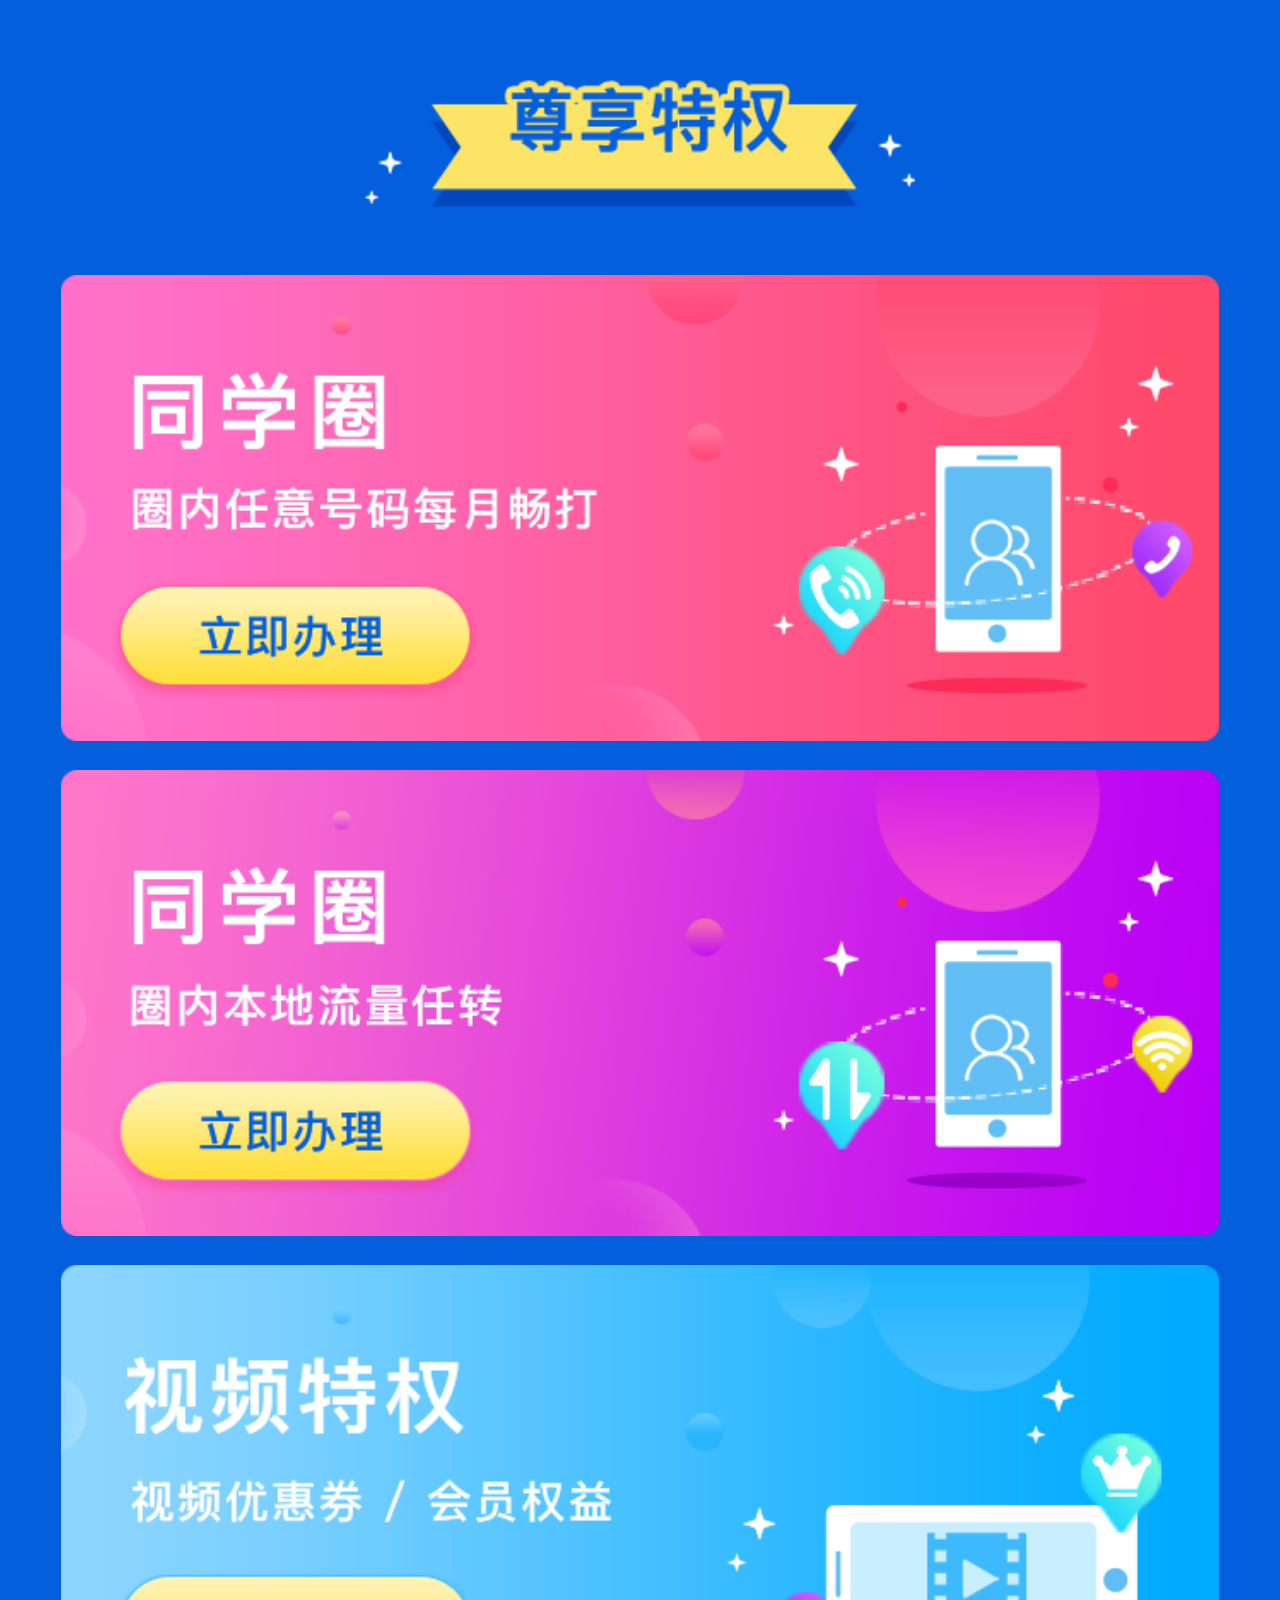
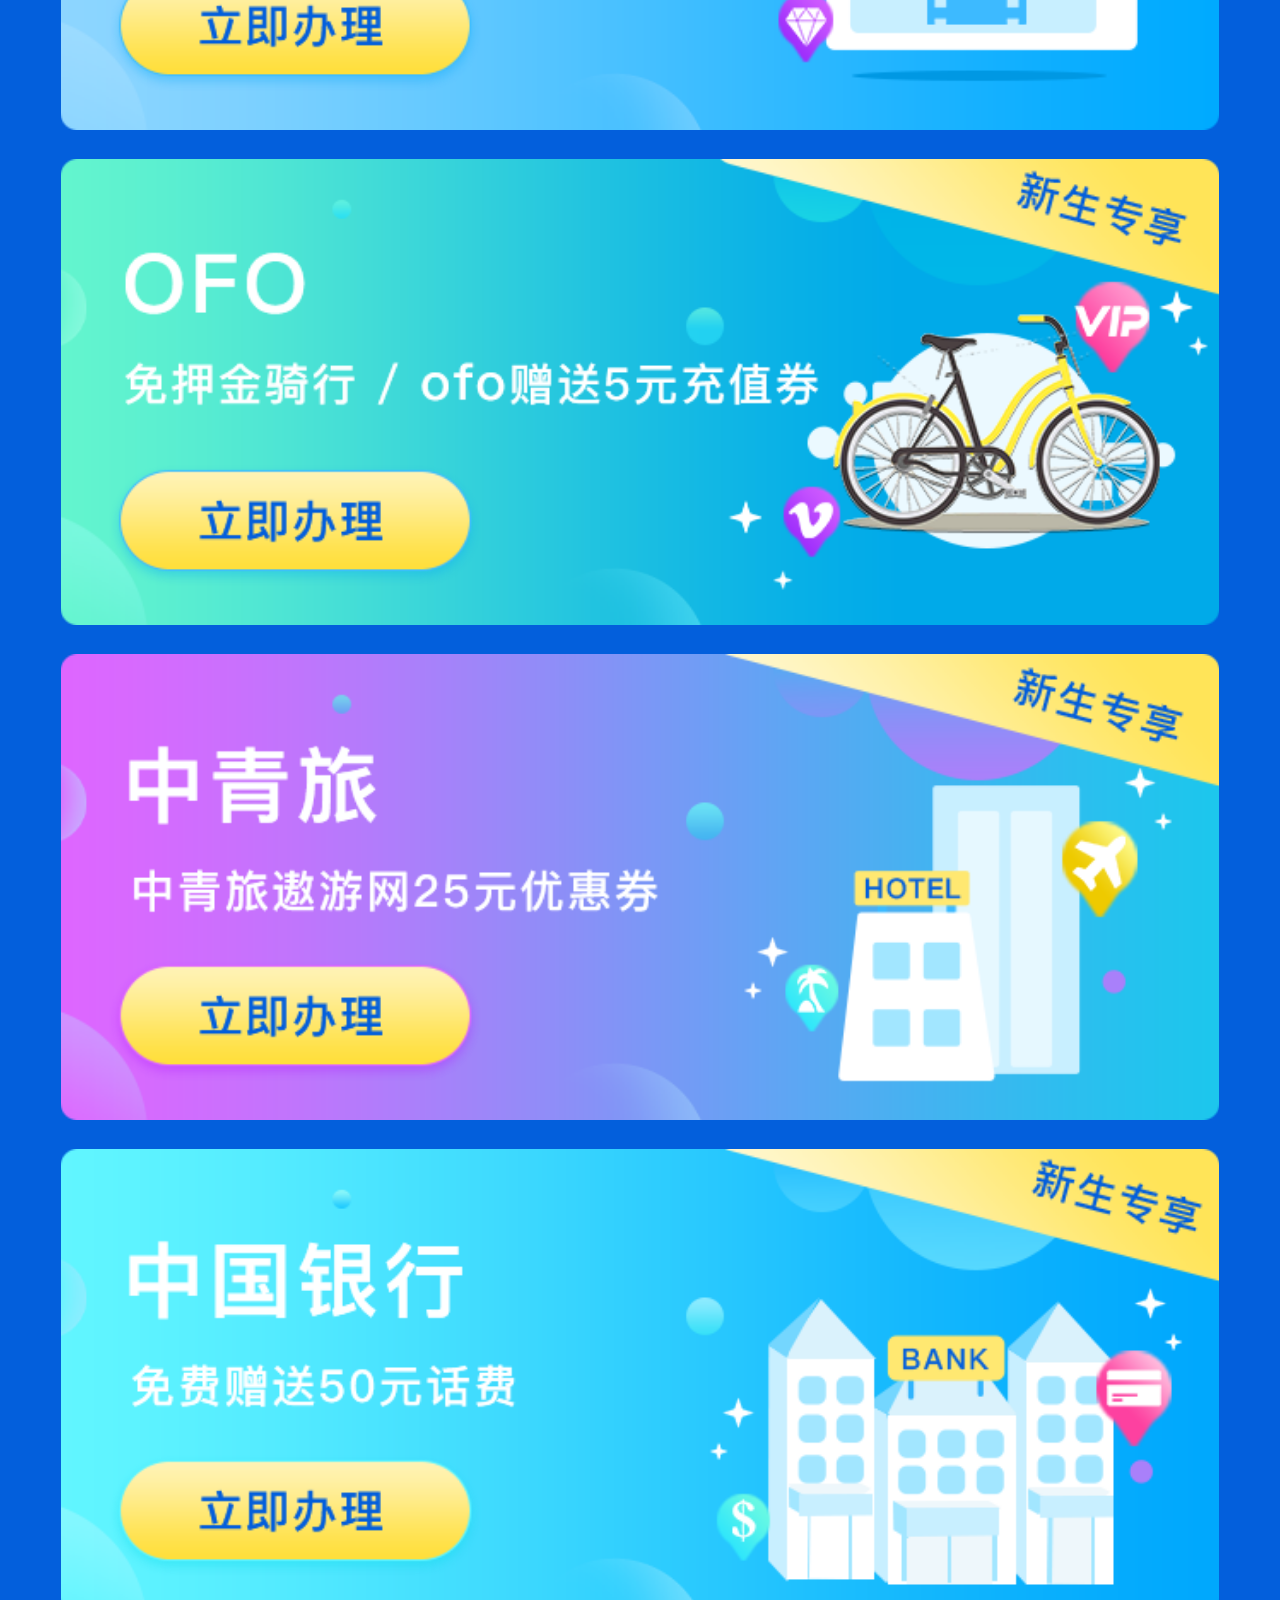
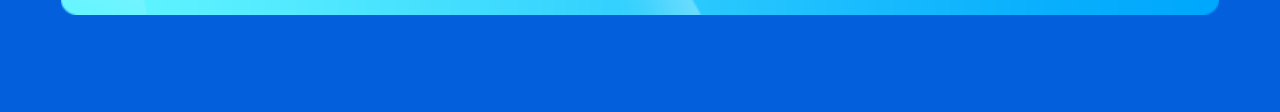
==== index1.html @ 0b7d5c75 "1" ====
<!DOCTYPE html>
<html lang="en">
<head>
    <meta charset="UTF-8">
    <meta name="viewport"
          content="width=device-width, user-scalable=no, initial-scale=1.0, maximum-scale=1.0, minimum-scale=1.0">
    <title>校园专区</title>
    <link rel="stylesheet" href="css/reset.min.css">
    <link rel="stylesheet" href="css/style1.css">
</head>
<body>
<div class="zxTitle"></div>
<div class="main">
    <ul>
        <li>
            <span id="zx1"></span>
        </li>
        <li>
            <span id="zx2"></span>
        </li>
        <li>
            <span id="zx3"></span>
        </li>
        <li>
            <span id="zx4"></span>
        </li>
        <li>
            <span id="zx5"></span>
        </li>
        <li>
            <span id="zx6"></span>
        </li>
    </ul>
</div>
<!--弹窗-->
<!--验证手机号-->
<div id="aa" class="tc tc1">
    <p>资格验证</p>
    <span class="tcClose"></span>
    <div class="content">
        <span></span>
        <input type="text" placeholder="请输入您的手机号">
    </div>
    <div></div>
</div>
<div id="bb" class="tc tc1">
    <p>资格验证</p>
    <span class="tcClose"></span>
    <div class="content">
        <span></span>
        <input type="text" placeholder="请输入您的手机号">
    </div>
    <div></div>
</div>
<div id="cc" class="tc tc1">
    <p>资格验证</p>
    <span class="tcClose"></span>
    <div class="content">
        <span></span>
        <input type="text" placeholder="请输入您的手机号">
    </div>
    <div></div>
</div>
<div id="dd" class="tc tc1">
    <p>资格验证</p>
    <span class="tcClose"></span>
    <div class="content">
        <span></span>
        <input type="text" placeholder="请输入您的手机号">
    </div>
    <div></div>
</div>
<div id="ee" class="tc tc1">
    <p>资格验证</p>
    <span class="tcClose"></span>
    <div class="content">
        <span></span>
        <input type="text" placeholder="请输入您的手机号">
    </div>
    <div></div>
</div>
<!--验证通过弹窗-->
<div id="yi" class="tc tc2">
    <p>同学圈优惠</p>
    <span class="tcClose"></span>
    <div></div>
</div>
<!--验证失败弹窗-->
<div class="tc tc3">
    <p>提示</p>
    <span class="tcClose"></span>
    <div></div>
</div>
<!--成功弹窗-->
<div id="suc1" class="tc cg">
    <p>提示</p>
    <span class="tcClose"></span>
    <div></div>
</div>
<div id="suc2" class="tc cg">
    <p>提示</p>
    <span class="tcClose"></span>
    <div></div>
</div>
<div id="suc3" class="tc cg">
    <p>提示</p>
    <span class="tcClose"></span>
    <div></div>
</div>
<div id="suc4" class="tc cg">
    <p>提示</p>
    <span class="tcClose"></span>
    <div></div>
</div>
<div id="suc5" class="tc cg">
    <p>提示</p>
    <span class="tcClose"></span>
    <div></div>
</div>
<!--中青旅弹窗-->
<div class="tc tc4">
    <p>中青旅</p>
    <span class="tcClose"></span>
    <div></div>
</div>
<!--视频特权弹窗-->
<div class="tc tc5">
    <p>视频特权</p>
    <span class="tcClose"></span>
    <div class="sp con1">
        <span></span>
        <input type="text" placeholder="请输入您的手机号">
    </div>
    <div class="sp con2">
        <input type="text" placeholder="请输入验证码">
        <span id="getCode">获取验证码</span>
    </div>
    <div></div>
</div>
<!--中国银行-->
<div class="tc tc6">
    <p>中国银行</p>
    <span class="tcClose"></span>
    <div class="yhIco">
        <span></span>
        <div>
            <p>活动规则：</p>
            <p>线上购买北京移动爱@U卡、2017和4G校园卡的新生用户，凭线上购卡回执，到指定大学的移动校园厅店中国银行办卡处，办理信用卡并领取礼品。请申办信用卡的学生携带身份证、录取通知书等材料。</p>
            <p>移动校园厅学校列表：</p>
            <ul>
                <li>学校名称</li>
                <li>北京第二外国语学院</li>
                <li>北京工业大学</li>
                <li>北京化工大学</li>
                <li>北京联合大学</li>
                <li>北京中医药大学</li>
                <li>对外经济贸易大学</li>
                <li>中国传媒大学</li>
                <li>北京大学</li>
                <li>北京大学医学部</li>
                <li>北京航空航天大学</li>
                <li>北京交通大学</li>
                <li>北京科技大学</li>
                <li>北京理工大学</li>
                <li>北京林业大学</li>
                <li>北京师范大学</li>
                <li>北京体育大学</li>
                <li>北京舞蹈学院</li>
                <li>北京信息科技大学（清河）</li>
                <li>北京信息科技大学（小营）</li>
                <li>北京邮电大学</li>
                <li>北京语言大学</li>
                <li>清华大学</li>
                <li>首都师范大学</li>
                <li>中国地质大学（北京）</li>
                <li>中国矿业大学（北京）</li>
                <li>中国农业大学（东校区）</li>
                <li>中国农业大学（西校区）</li>
                <li>中国人民大学</li>
                <li>中国政法大学研究生院</li>
                <li>中央民族大学</li>
                <li>北京服装学院（昌平校区）</li>
                <li>北京航空航天大学（昌平校区）</li>
                <li>北京化工大学（南口校区）</li>
                <li>北京邮电大学（昌平校区）</li>
                <li>北京邮电大学沙河校区</li>
                <li>华北电力大学</li>
                <li>中国石油大学</li>
                <li>中国政法大学</li>
                <li>中央财经大学（昌平校区）</li>
                <li>北京建筑工程大学</li>
                <li>北京石油化工学院</li>
                <li>北京石油化工学院康庄校区</li>
                <li>北京印刷学院</li>
                <li>北京印刷学院康庄校区</li>
                <li>中国人民公安大学（大兴校区）</li>
                <li>北京工商大学（房山）</li>
                <li>北京理工大学良乡校区</li>
                <li>北京中医药大学（良乡校区）</li>
                <li>首都师范大学（房山校区）</li>
            </ul>
        </div>
    </div>
    <div></div>
</div>
<!--遮罩-->
<div class="mask" id="mask"></div>
</body>
</html>
<script src="js/jquery-1.10.1.min.js"></script>
<script src="js/index.js"></script>
---- css/style1.css ----
html,body{
    background-color: #035fdc;;
}
.zxTitle{
    margin: 2.25rem auto 2rem;
    width: 16.1rem;
    height: 3.8rem;
    background: url("../images/zunxiangtq.png") center no-repeat;
    background-size: cover;
}
.main ul{
    padding-bottom: 2rem;
}
.main ul li{
    position: relative;
    margin: 0 auto 0.85rem;
    width: 33.9rem;
    height: 13.65rem;
}
.main ul li:nth-child(1){
    background: url("../images/tqPic-1_05.png") center no-repeat;
    background-size: cover;
}
.main ul li:nth-child(2){
    background: url("../images/tqPic-2_05.png") center no-repeat;
    background-size: cover;
}
.main ul li:nth-child(3){
    background: url("../images/tqPic-3_05.png") center no-repeat;
    background-size: cover;
}
.main ul li:nth-child(4){
    background: url("../images/tqPic-4_11.png") center no-repeat;
    background-size: cover;
}
.main ul li:nth-child(5){
    background: url("../images/tqPic-5_05.png") center no-repeat;
    background-size: cover;
}
.main ul li:nth-child(6){
    background: url("../images/tqPic-6_05.png") center no-repeat;
    background-size: cover;
}
.main ul li span{
    position: absolute;
    bottom: 1.1rem;
    left: 1.4rem;
    display: block;
    width: 10.95rem;
    height: 3.6rem;
}
.main ul li:nth-child(1) span{
    background: url("../images/lijibanli.png") center no-repeat;
    background-size: cover;
}
.main ul li:nth-child(2) span{
    background: url("../images/lijibanli2.png") center no-repeat;
    background-size: cover;
}
.main ul li:nth-child(3) span{
    background: url("../images/lijibanli3.png") center no-repeat;
    background-size: cover;
}
.main ul li:nth-child(4) span{
    background: url("../images/lijibanli4.png") center no-repeat;
    background-size: cover;
}
.main ul li:nth-child(5) span{
    background: url("../images/lijibanli5.png") center no-repeat;
    background-size: cover;
}
.main ul li:nth-child(6) span{
    background: url("../images/lijibanli6.png") center no-repeat;
    background-size: cover;
}
.spTitle{
    margin: 4.3rem auto 3.35rem;
    width: 16.1rem;
    height: 3.8rem;
    background: url("../images/shipintq.png") center no-repeat;
    background-size: cover;
}
.tvBox{
    box-sizing: border-box;
    padding: 0 1.8rem;
}
.tvBox ul li{
    float: left;
    margin-bottom: 0.9rem;
    width: 16.4rem;
    height: 7.05rem;
}
.tvBox ul li:nth-child(odd){
    margin-right: 1.1rem;
}
.tvBox ul li:nth-child(1){
    background: url("../images/tv1-1_05.png") center no-repeat;
    background-size: cover;
}
.tvBox ul li:nth-child(2){
    background: url("../images/tv1-2_05.png") center no-repeat;
    background-size: cover;
}
.tvBox ul li:nth-child(3){
    background: url("../images/tv1-3_05.png") center no-repeat;
    background-size: cover;
}
.tvBox ul li:nth-child(4){
    background: url("../images/tv1-4_05.png") center no-repeat;
    background-size: cover;
}
.tvBox ul li:nth-child(5){
    background: url("../images/tv1-5_05.png") center no-repeat;
    background-size: cover;
}
.tvBox ul li:nth-child(6){
    background: url("../images/tv1-6_05.png") center no-repeat;
    background-size: cover;
}
.tvBox ul li:nth-child(7){
    background: url("../images/tv1-7_05.png") center no-repeat;
    background-size: cover;
}
.tvBox ul li:nth-child(8){
    background: url("../images/tv1-8_05.png") center no-repeat;
    background-size: cover;
}
.tvBox ul li:nth-child(9){
    background: url("../images/tv1-9_05.png") center no-repeat;
    background-size: cover;
}
.tvBox ul li:nth-child(10){
    background: url("../images/tv1-10_05.png") center no-repeat;
    background-size: cover;
}
.tvBox ul li:nth-child(1).active{
    background: url("../images/tv2-1_05.png") center no-repeat;
    background-size: cover;
}
.tvBox ul li:nth-child(2).active{
    background: url("../images/tv2-2_07.png") center no-repeat;
    background-size: cover;
}
.tvBox ul li:nth-child(3).active{
    background: url("../images/tv2-3_08.png") center no-repeat;
    background-size: cover;
}
.tvBox ul li:nth-child(4).active{
    background: url("../images/tv2-4_11.png") center no-repeat;
    background-size: cover;
}
.tvBox ul li:nth-child(5).active{
    background: url("../images/tv2-5_08.png") center no-repeat;
    background-size: cover;
}
.tvBox ul li:nth-child(6).active{
    background: url("../images/tv2-6_11.png") center no-repeat;
    background-size: cover;
}
.tvBox ul li:nth-child(7).active{
    background: url("../images/tv2-7_08.png") center no-repeat;
    background-size: cover;
}
.tvBox ul li:nth-child(8).active{
    background: url("../images/tv2-8_11.png") center no-repeat;
    background-size: cover;
}
.tvBox ul li:nth-child(9).active{
    background: url("../images/tv2-9_08.png") center no-repeat;
    background-size: cover;
}
.tvBox ul li:nth-child(10).active{
    background: url("../images/tv2-10_11.png") center no-repeat;
    background-size: cover;
}
.textBox{
    padding: 0.45rem 0 2.8rem 1.8rem;
    font-size: 1.1rem;
    color: #ffffff;
}
.btnBox ul{
    margin: 0 auto 2rem;
    width: 26rem;
}
.btnBox ul li{
    float: left;
    margin-right: 5rem;
    width: 10.45rem;
    height: 3.35rem;
}
.btnBox ul li:nth-child(1){
    background: url("../images/guizeBtn.png") center no-repeat;
    background-size: cover;
}
.btnBox ul li:nth-child(2){
    margin-right: 0;
    background: url("../images/chaxunBtn.png") center no-repeat;
    background-size: cover;
}
/*弹窗*/
.tc{
    position: fixed;
    top: 15%;
    left: 0;
    right: 0;
    margin: auto;
    z-index: 999;
}
.tc1{
    display: none;
    width: 26.8rem;
    height: 23.2rem;
    background: url("../images/tcBox1_05.png") center no-repeat;
    background-size: cover;
}
.tc p:first-child{
    font-size: 1.5rem;
    text-align: center;
    line-height: 4.5rem;
    color: #ffffff;
}
.tc .tcClose{
    position: absolute;
    top: 1rem;
    right: 1.1rem;
    display: block;
    width: 1.15rem;
    height: 1.15rem;
    background: url("../images/tcClose.png") center no-repeat;
    background-size: cover;
}
.tc1 .content{
    position: relative;
    box-sizing: border-box;
    margin: 6rem auto 0;
    padding-left: 3.4rem;
    width: 18.3rem;
    border-bottom: 2px dashed #333333;
}
.tc1 .content span{
    position: absolute;
    left: 0;
    top: 0;
    bottom: 0;
    margin: auto;
    width: 1.7rem;
    height: 2.6rem;
    background: url("../images/tcPhoneIco.png") center no-repeat;
    background-size: cover;
}
.tc1 .content input{
    line-height: 3.5rem;
    font-size: 1.3rem;
}
.tc1 div:last-child{
    position: absolute;
    bottom: 1.75rem;
    left: 0;
    right: 0;
    margin: auto;
    width: 15.5rem;
    height: 3.8rem;
    background: url("../images/tcLijiyanzhengBtn.png") center no-repeat;
    background-size: cover;
}
.tc2{
    display: none;
    width: 26.8rem;
    height: 39.05rem;
    background: url("../images/tcBox2.png") center no-repeat;
    background-size: cover;
}
.tc>div:last-child{
    position: absolute;
    left: 0;
    right: 0;
    bottom: 2.1rem;
    margin: auto;
    width: 15.5rem;
    height: 3.8rem;
    background: url("../images/tcEntBtn.png") center no-repeat;
    background-size: cover;
}
.tc3{
    display: none;
    width: 26.8rem;
    height: 28.65rem;
    background: url("../images/tcBox3_05.png") center no-repeat;
    background-size: cover;
}
.tc4{
    display: none;
    width: 26.8rem;
    height: 38.4rem;
    background: url("../images/tcBox4_05.png") center no-repeat;
    background-size: cover;
}
.tc5{
    display: none;
    width: 26.8rem;
    height: 29.45rem;
    background: url("../images/tcBox5_05.png") center no-repeat;
    background-size: cover;
}
.tc5 div:last-child{
    width: 15.5rem;
    height: 3.8rem;
    background: url("../images/tcLijiyanzhengBtn.png") center no-repeat;
    background-size: cover;
}
.tc5 .sp{
    position: relative;
    box-sizing: border-box;
    margin: 4rem auto 0;
    padding-left: 2.1rem;
    width: 18.3rem;
    border-bottom: 2px dashed #333333;
}
.tc5 .sp.con2{
    position: relative;
    margin-top: 0;
}
.tc5 .sp.con1 span{
    position: absolute;
    left: 0;
    top: 0;
    bottom: 0;
    margin: auto;
    width: 1.7rem;
    height: 2.6rem;
    background: url("../images/tcPhoneIco.png") center no-repeat;
    background-size: cover;
}
.tc5 .sp.con2 span{
    position: absolute;
    right: 0;
    top:0;
    bottom: 0;
    margin: auto;
    width: 6.9rem;
    height: 2.5rem;
    font-size: 1.2rem;
    text-align: center;
    line-height: 2.5rem;
    border-radius: 0.5rem;
    color: #ffffff;
    background-color: #2294ff;
}
.tc5 .sp.con2 span.active{
    color: #999;
    background-color: #ccc;
}
.tc5 .sp input{
    line-height: 3.5rem;
    font-size: 1.3rem;
}
.tc.tc6{
    display: none;
    width: 26.8rem;
    height: 40rem;
    border-radius: 1rem;
    background-color: #79dbff;
}
.tc.tc6>p{
    position: absolute;
    top:0;
    left: 0;
    width: 26.8rem;
    height: 4.75rem;
    background: url("../images/zgyhtitleBg_02.png") center no-repeat;
    background-size: cover;
}
.yhIco{
    height: 33rem;
    overflow: scroll;
}
.tc.tc6 .yhIco span{
    margin: 4.75rem auto 0;
    display: block;
    width: 24rem;
    height: 18.95rem;
    background: url("../images/yinhangCon_02.png") center no-repeat;
    background-size: cover;
}
.tc.tc6 .yhIco div{
    margin: 2rem auto 0;
    width: 23rem;
    background-color: #00bbff;
}
.tc.tc6 .yhIco div p,.tc.tc6 .yhIco div ul li{
    font-size: 1.1rem;
    text-align: justify;
    color: #ffffff;
    line-height: 1.5rem;
}
.tc.tc6 .yhIco div{
    box-sizing: border-box;
    padding: 1rem 1rem;
}
.tc.tc6 .yhIco div ul li:first-child{
    margin-bottom: 0.5rem;
    text-align: center;
}
.tc.cg{
    display: none;
    width: 26.8rem;
    height: 28.65rem;
    background: url("../images/tcBoxCg_05.png") center no-repeat;
    background-size: cover;
}
.hdgzBox{
    display: none;
    padding: 0 2rem 3rem;
    font-size: 1.1rem;
    line-height: 2rem;
    text-align: justify;
    color: #ffffff;
}
.hdgzBox div{
    padding: 0.5rem 1rem 1rem;
    background-color: #0048aa;
}
.hdgzBox div p span{
    font-size: 1.2rem;
    font-weight: bold;
}
/*遮罩层*/
.mask{
    position: absolute;
    top: 0px;
    filter: alpha(opacity=60);
    background-color: #000;
    z-index: 100;
    left: 0px;
    opacity: 0.6;
    -moz-opacity: 0.6;
}
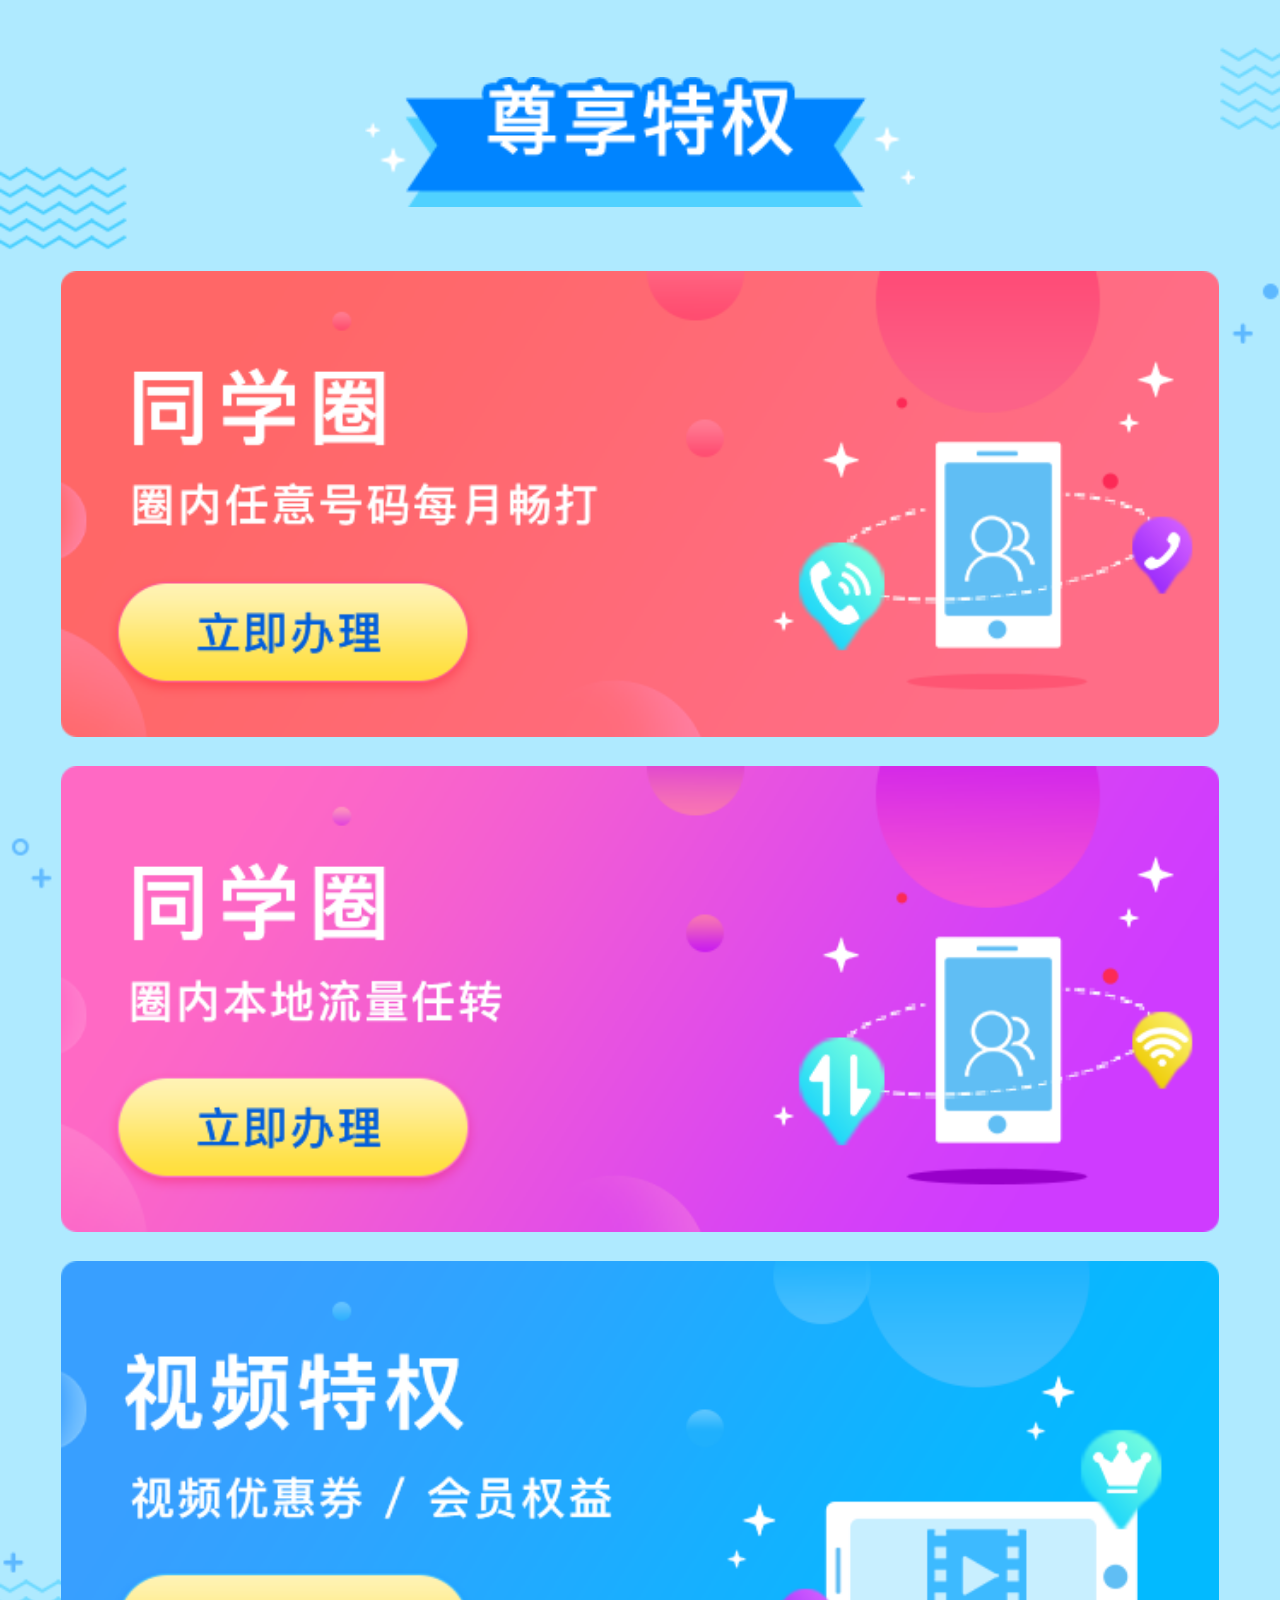
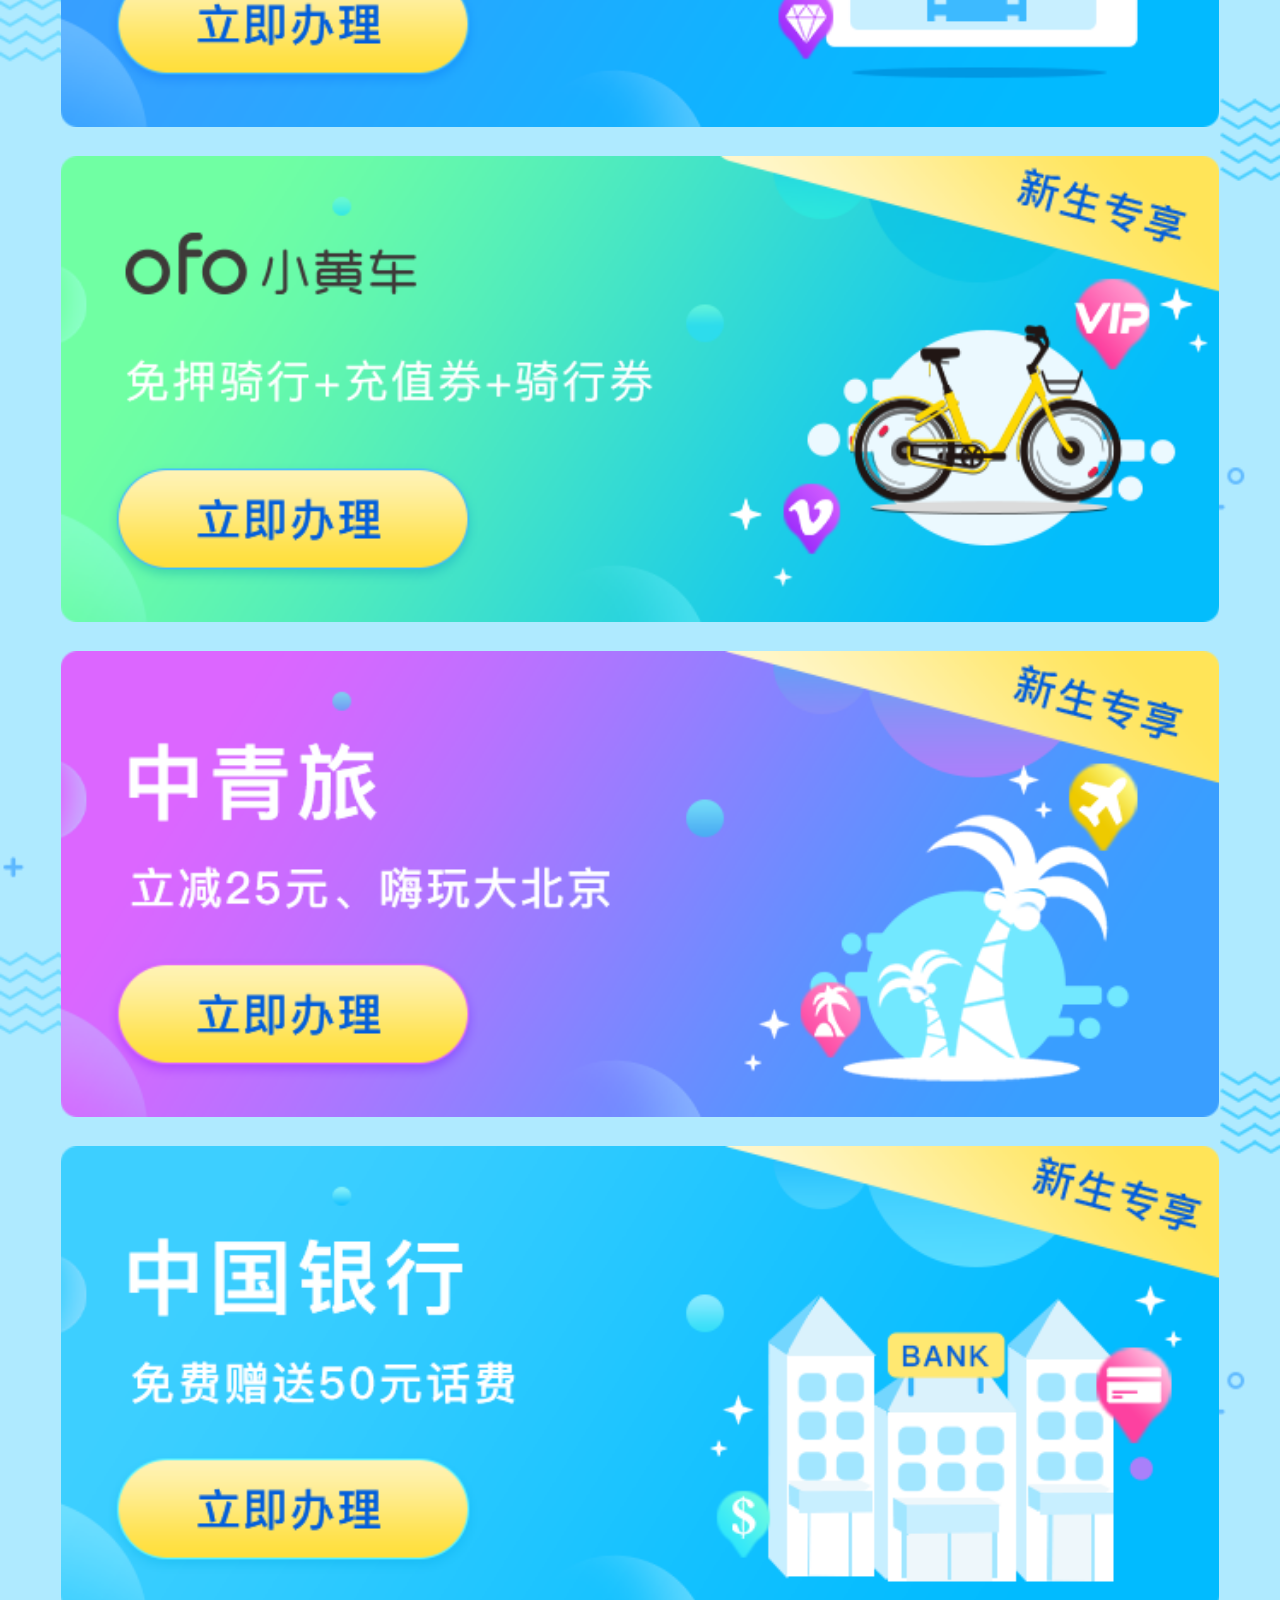
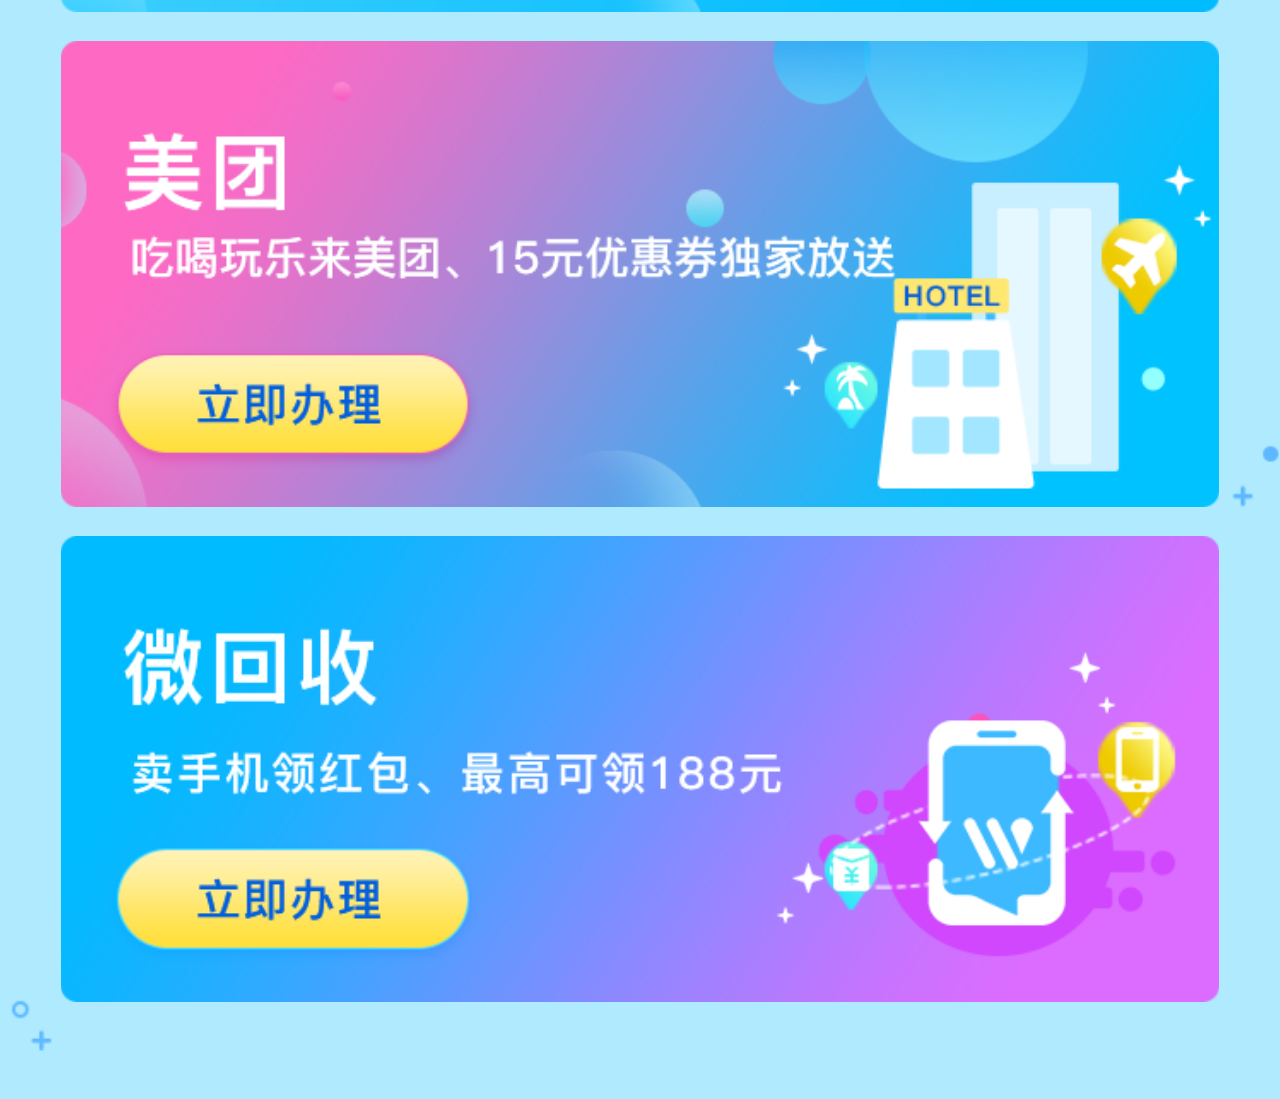
==== commit c6818d19: "1" ====
--- a/index1.html
+++ b/index1.html
@@ -9,27 +9,19 @@
     <link rel="stylesheet" href="css/style1.css">
 </head>
 <body>
-<div class="zxTitle"></div>
+<div class="zxTitleBg">
+    <div class="zxTitle"></div>
+</div>
 <div class="main">
     <ul>
-        <li>
-            <span id="zx1"></span>
-        </li>
-        <li>
-            <span id="zx2"></span>
-        </li>
-        <li>
-            <span id="zx3"></span>
-        </li>
-        <li>
-            <span id="zx4"></span>
-        </li>
-        <li>
-            <span id="zx5"></span>
-        </li>
-        <li>
-            <span id="zx6"></span>
-        </li>
+        <li id="zx1"></li>
+        <li id="zx2"></li>
+        <li id="zx3"></li>
+        <li id="zx4"></li>
+        <li id="zx5"></li>
+        <li id="zx6"></li>
+        <li id="zx7"></li>
+        <li id="zx8"></li>
     </ul>
 </div>
 <!--弹窗-->
@@ -79,6 +71,24 @@
     </div>
     <div></div>
 </div>
+<div id="ff" class="tc tc1">
+    <p>资格验证</p>
+    <span class="tcClose"></span>
+    <div class="content">
+        <span></span>
+        <input type="text" placeholder="请输入您的手机号">
+    </div>
+    <div></div>
+</div>
+<div id="gg" class="tc tc1">
+    <p>资格验证</p>
+    <span class="tcClose"></span>
+    <div class="content">
+        <span></span>
+        <input type="text" placeholder="请输入您的手机号">
+    </div>
+    <div></div>
+</div>
 <!--验证通过弹窗-->
 <div id="yi" class="tc tc2">
     <p>同学圈优惠</p>
@@ -117,10 +127,32 @@
     <span class="tcClose"></span>
     <div></div>
 </div>
+<div id="suc6" class="tc cg">
+    <p>提示</p>
+    <span class="tcClose"></span>
+    <div></div>
+</div>
+<div id="suc7" class="tc cg">
+    <p>提示</p>
+    <span class="tcClose"></span>
+    <div></div>
+</div>
 <!--中青旅弹窗-->
 <div class="tc tc4">
     <p>中青旅</p>
     <span class="tcClose"></span>
+    <div>
+        <img src="images/zhongqinglverweima.png" alt="">
+    </div>
+    <div></div>
+</div>
+<!--OFO弹窗-->
+<div class="tc tcOfo">
+    <p>OFO</p>
+    <span class="tcClose"></span>
+    <div>
+        <img src="images/OFOerweima.png" alt="">
+    </div>
     <div></div>
 </div>
 <!--视频特权弹窗-->
@@ -203,6 +235,43 @@
     </div>
     <div></div>
 </div>
+<!--美团弹窗-->
+<div class="tc tc7">
+    <p>美团</p>
+    <span class="tcClose"></span>
+    <div>
+        <img src="images/meituanerweima.png" alt="">
+    </div>
+    <div></div>
+</div>
+<!--微回收-->
+<div class="tc tc8">
+    <p>微回收</p>
+    <span class="tcClose"></span>
+    <div>
+        <img src="images/weihuishouerweima.png" alt="">
+    </div>
+    <div>
+        <span>操作流程</span>
+        <p>A）扫描活动二维码（详见附件内）</p>
+        <p>B）在线估价并下单</p>
+        <p>C）快递员上门取件、免费邮寄</p>
+        <p>D）检测完成后打手机回收款至微信账户</p>
+        <p>E）打款后3个工作日内发放现金红包至微信账户</p>
+        <span>活动规则</span>
+        <p>·  即日起-10月31日活动期间，在微回收平台下单且成功卖手机就可获得5-188元现金红包。</p>
+        <p>·  最终成交价10-29元，可获得5元；</p>
+        <p>·  最终成交价30-99元，可获得15元；</p>
+        <p>·  最终成交价100-499元，可获得25元；</p>
+        <p>·  最终成交价500-999元，可获得50元；</p>
+        <p>·  最终成交价1000-1999元，可获得80元；</p>
+        <p>·  最终成交价2000元及以上，可获得188元；</p>
+        <p>·  “红包”将于成功卖出后3个工作日内发放至用户的微信账户。</p>
+        <p>·  “成功卖出”是指您提交回收订单、邮寄手机、完成机况确认并收到回收款。</p>
+        <p>·  “最终成交价”特指单笔订单成交价，不累计。</p>
+    </div>
+    <div></div>
+</div>
 <!--遮罩-->
 <div class="mask" id="mask"></div>
 </body>
--- a/css/style1.css
+++ b/css/style1.css
@@ -1,11 +1,24 @@
 html,body{
-    background-color: #035fdc;;
+    background-color: #afeaff;
+}
+.zxTitleBg{
+    box-sizing: border-box;
+    padding-top: 2.25rem;
+    width: 37.5rem;
+    height: 7.95rem;
+    background: url("../images/zunxiangTitleBg_01.png") center no-repeat;
+    background-size: cover;
 }
 .zxTitle{
-    margin: 2.25rem auto 2rem;
+    margin: 0 auto 2rem;
     width: 16.1rem;
     height: 3.8rem;
     background: url("../images/zunxiangtq.png") center no-repeat;
+    background-size: cover;
+}
+.main{
+    width: 37.5rem;
+    background: url("../images/mainBg_02.png") center no-repeat;
     background-size: cover;
 }
 .main ul{
@@ -41,6 +54,14 @@
     background: url("../images/tqPic-6_05.png") center no-repeat;
     background-size: cover;
 }
+.main ul li:nth-child(7){
+    background: url("../images/tqPic-7_04.png") center no-repeat;
+    background-size: cover;
+}
+.main ul li:nth-child(8){
+    background: url("../images/tqPic-8_04.png") center no-repeat;
+    background-size: cover;
+}
 .main ul li span{
     position: absolute;
     bottom: 1.1rem;
@@ -71,6 +92,14 @@
 }
 .main ul li:nth-child(6) span{
     background: url("../images/lijibanli6.png") center no-repeat;
+    background-size: cover;
+}
+.main ul li:nth-child(7) span{
+    background: url("../images/lijibanli7.png") center no-repeat;
+    background-size: cover;
+}
+.main ul li:nth-child(8) span{
+    background: url("../images/lijibanli8.png") center no-repeat;
     background-size: cover;
 }
 .spTitle{
@@ -294,6 +323,39 @@
     height: 38.4rem;
     background: url("../images/tcBox4_05.png") center no-repeat;
     background-size: cover;
+}
+.tc4 div:nth-child(3){
+    position: absolute;
+    left: 0;
+    right: 0;
+    bottom: 6.5rem;
+    margin: auto;
+    width: 11.7rem;
+    height: 11.7rem;
+}
+.tc4 div:nth-child(3) img,.tcOfo div:nth-child(3) img{
+    width: 100%;
+    height: 100%;
+}
+.tcOfo{
+    display: none;
+    top: 10%;
+    width: 26.8rem;
+    height: 48.3rem;
+    background: url("../images/tcBox4-OFO_05.png") center no-repeat;
+    background-size: cover;
+}
+.tcOfo div:nth-child(3){
+    position: absolute;
+    left: 0;
+    right: 0;
+    bottom: 6.5rem;
+    margin: auto;
+    width: 11.4rem;
+    height: 11.45rem;
+}
+.tcOfo div:last-child{
+    bottom: 1.5rem;
 }
 .tc5{
     display: none;
@@ -408,6 +470,68 @@
     background: url("../images/tcBoxCg_05.png") center no-repeat;
     background-size: cover;
 }
+.tc.tc7{
+    display: none;
+    width: 26.8rem;
+    height: 38.4rem;
+    background: url("../images/tcBox-meituan_05.png") center no-repeat;
+    background-size: cover;
+}
+.tc.tc7 div:nth-child(3){
+    position: absolute;
+    left: 0;
+    right: 0;
+    bottom: 5.5rem;
+    margin: auto;
+    width: 11.7rem;
+    height: 11.7rem;
+}
+.tc.tc7 div:nth-child(3) img{
+    width: 100%;
+    height: 100%;
+}
+.tc.tc7 div:nth-child(4){
+    bottom: 1rem;
+}
+.tc.tc8{
+    display: none;
+    top: 10%;
+    width: 26.8rem;
+    height: 51.7rem;
+    background: url("../images/tcBox-weihuishou_05.png") center no-repeat;
+    background-size: cover;
+}
+.tc.tc8 div:nth-child(3){
+    margin: 15rem auto 1.4rem;
+    width: 11.7rem;
+    height: 11.7rem;
+}
+.tc.tc8 div:nth-child(3) img{
+    width: 100%;
+    height: 100%;
+}
+.tc.tc8 div:nth-child(4){
+    box-sizing: border-box;
+    margin: 0 auto;
+    padding: 0.5rem 1rem;
+    overflow: scroll;
+    width: 24rem;
+    height: 17.1rem;
+    text-align: center;
+    color: #ffffff;
+    background-color: #2eadff;
+}
+.tc.tc8 div:nth-child(4) span{
+    font-size: 1.2rem;
+    line-height: 2rem;
+}
+.tc.tc8 div:nth-child(4) p{
+    font-size: 1rem;
+    text-align: justify;
+}
+.tc.tc8 div:last-child{
+    display: none;
+}
 .hdgzBox{
     display: none;
     padding: 0 2rem 3rem;
@@ -434,4 +558,7 @@
     left: 0px;
     opacity: 0.6;
     -moz-opacity: 0.6;
+}
+input{
+    border:none;
 }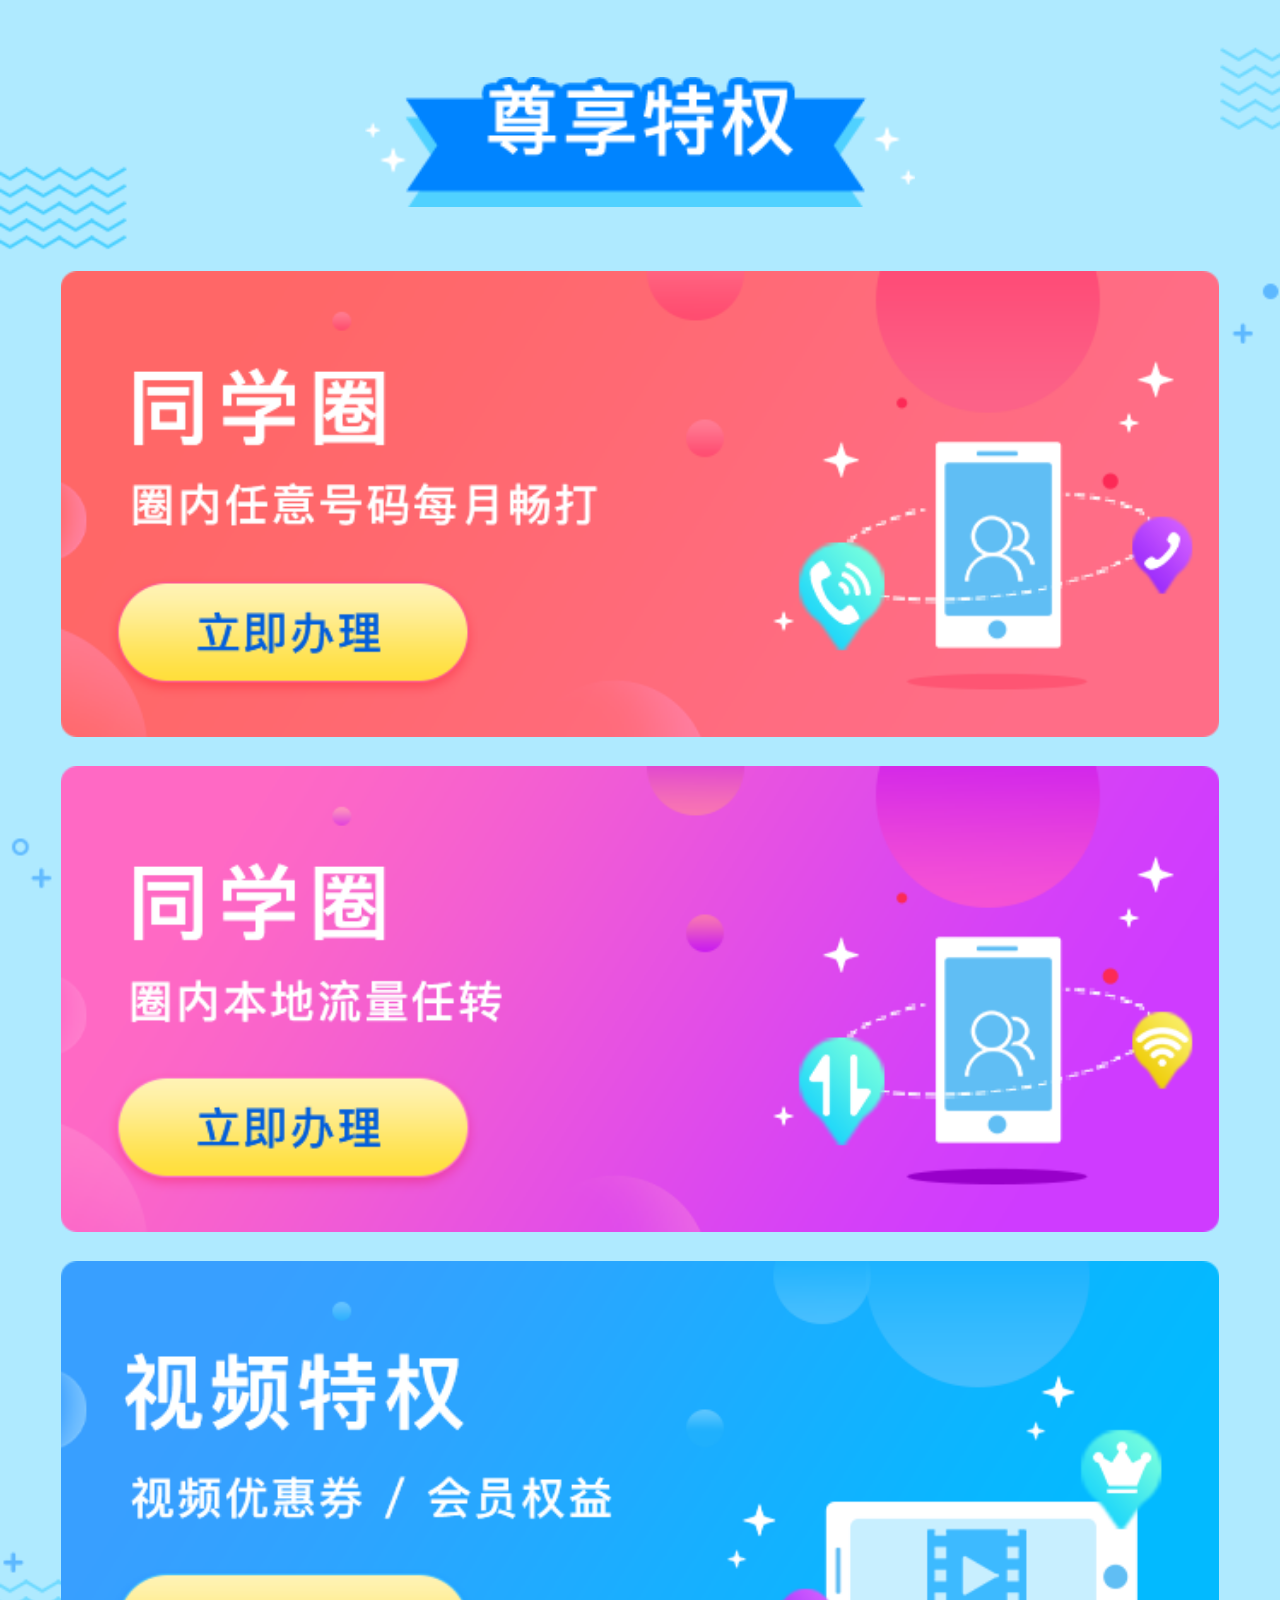
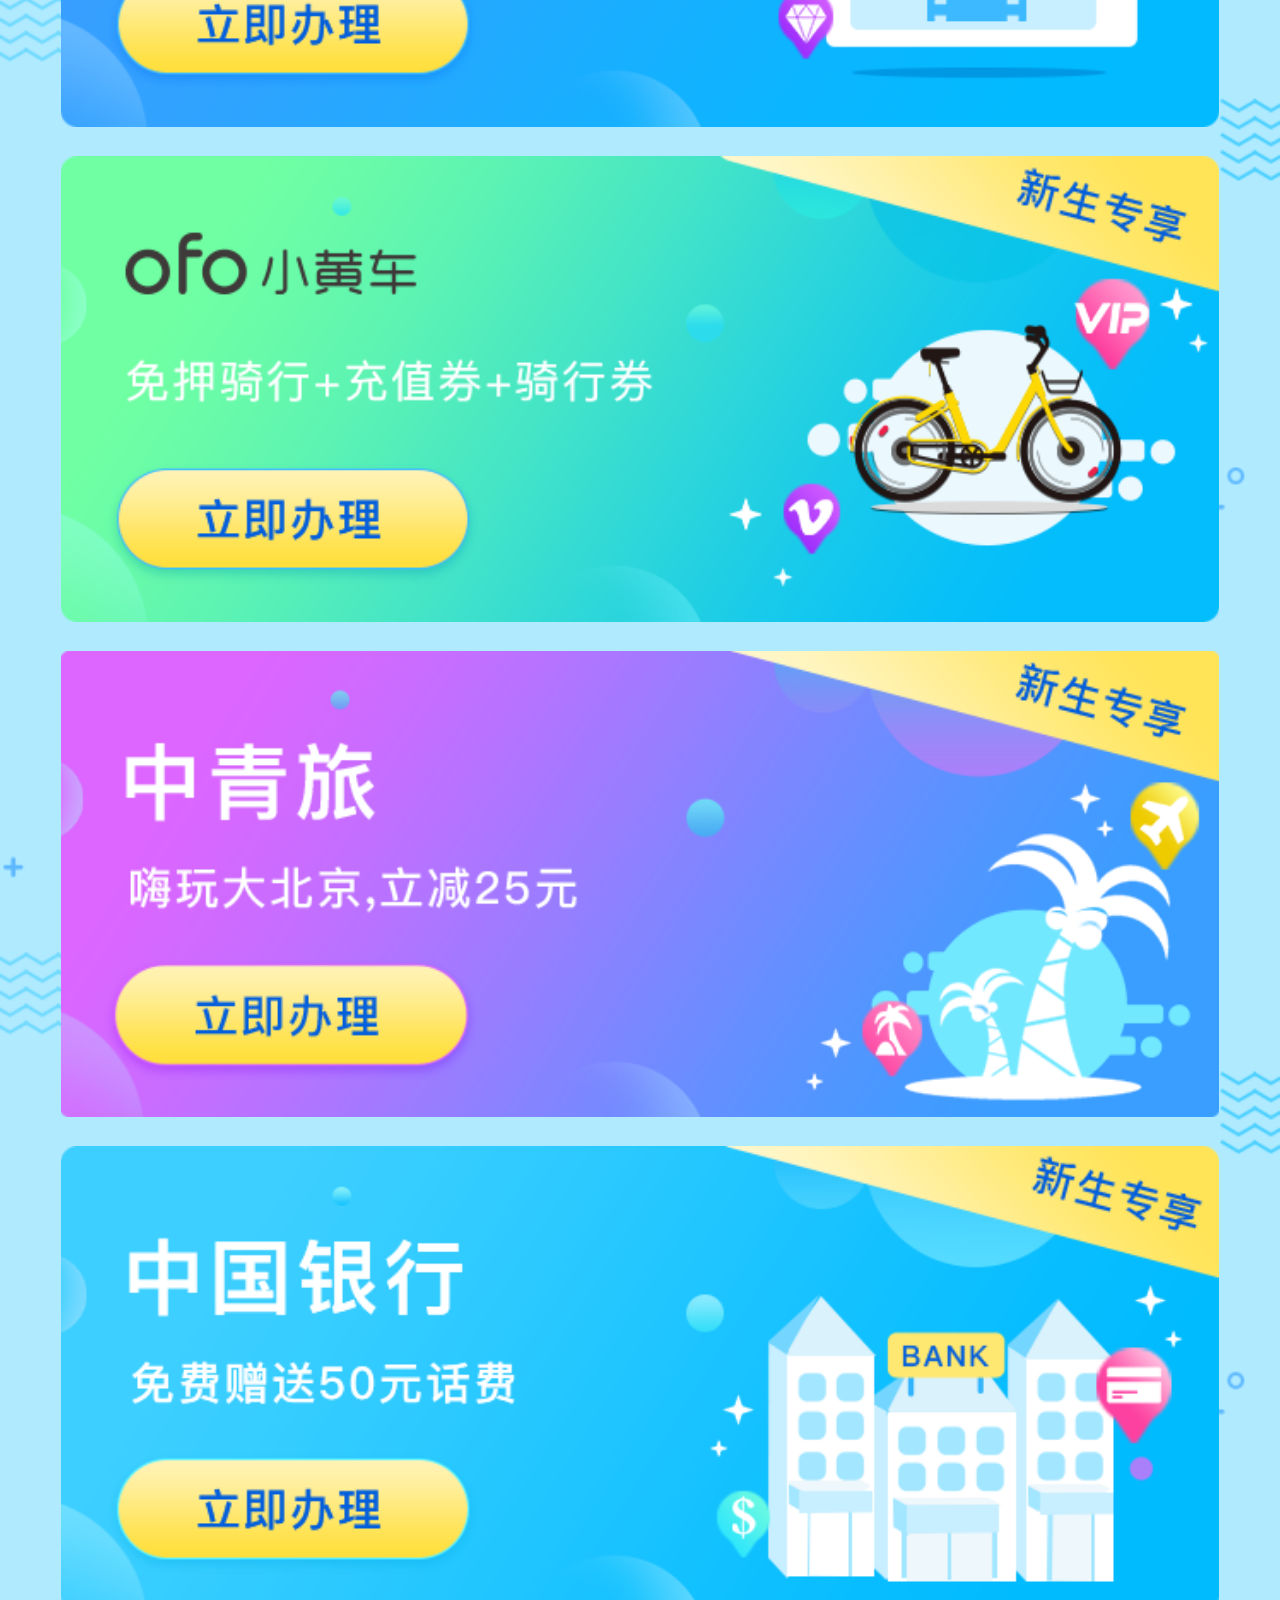
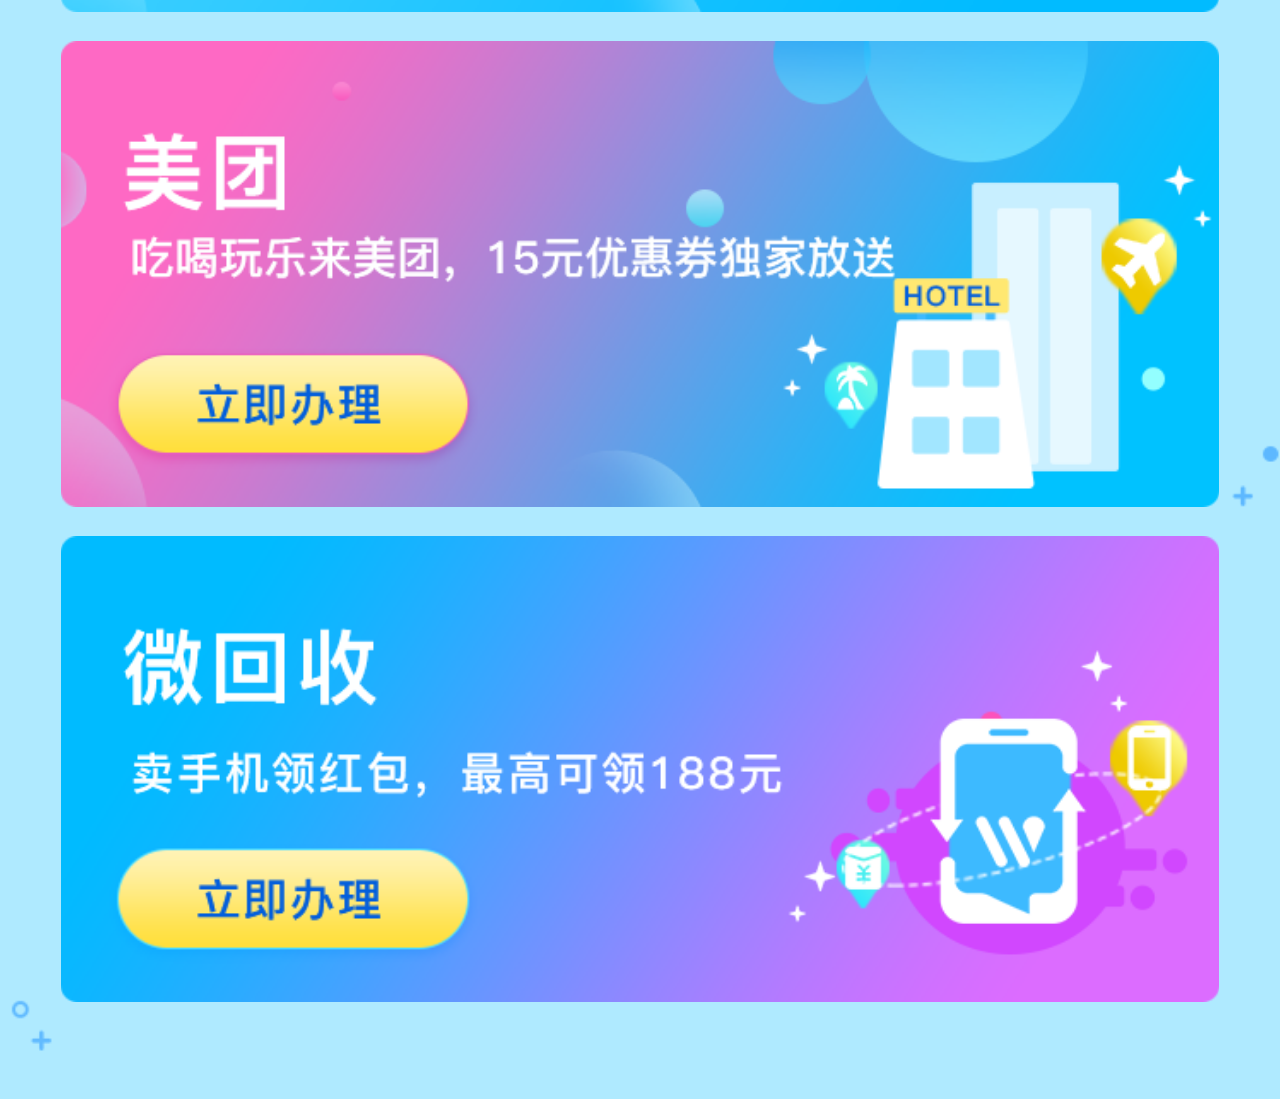
==== commit 09c01798: "3" ====
--- a/index1.html
+++ b/index1.html
@@ -181,55 +181,41 @@
             <p>移动校园厅学校列表：</p>
             <ul>
                 <li>学校名称</li>
+                <li>北京交通大学</li>
+                <li>北京大学医学部</li>
                 <li>北京第二外国语学院</li>
+                <li>北京服装学院（昌平校区）</li>
                 <li>北京工业大学</li>
+                <li>北京工业大学（通州校区）</li>
+                <li>北京航空航天大学</li>
+                <li>北京航空航天大学（昌平校区）</li>
                 <li>北京化工大学</li>
-                <li>北京联合大学</li>
-                <li>北京中医药大学</li>
-                <li>对外经济贸易大学</li>
-                <li>中国传媒大学</li>
-                <li>北京大学</li>
-                <li>北京大学医学部</li>
-                <li>北京航空航天大学</li>
-                <li>北京交通大学</li>
+                <li>北京化工大学（南口校区）</li>
+                <li>北京建筑工程大学</li>
                 <li>北京科技大学</li>
                 <li>北京理工大学</li>
+                <li>北京联合大学</li>
                 <li>北京林业大学</li>
                 <li>北京师范大学</li>
-                <li>北京体育大学</li>
-                <li>北京舞蹈学院</li>
-                <li>北京信息科技大学（清河）</li>
-                <li>北京信息科技大学（小营）</li>
+                <li>北京石油化工学院</li>
+                <li>北京印刷学院</li>
                 <li>北京邮电大学</li>
-                <li>北京语言大学</li>
-                <li>清华大学</li>
-                <li>首都师范大学</li>
-                <li>中国地质大学（北京）</li>
-                <li>中国矿业大学（北京）</li>
-                <li>中国农业大学（东校区）</li>
-                <li>中国农业大学（西校区）</li>
-                <li>中国人民大学</li>
-                <li>中国政法大学研究生院</li>
-                <li>中央民族大学</li>
-                <li>北京服装学院（昌平校区）</li>
-                <li>北京航空航天大学（昌平校区）</li>
-                <li>北京化工大学（南口校区）</li>
                 <li>北京邮电大学（昌平校区）</li>
                 <li>北京邮电大学沙河校区</li>
+                <li>北京中医药大学</li>
+                <li>北京中医药大学（良乡校区）</li>
+                <li>对外经济贸易大学</li>
                 <li>华北电力大学</li>
+                <li>清华大学</li>
+                <li>首都师范大学（良乡校区）</li>
+                <li>中国传媒大学</li>
+                <li>中国矿业大学（昌平校区）</li>
+                <li>中国农业大学（东校区）</li>
+                <li>中国人民大学</li>
                 <li>中国石油大学</li>
                 <li>中国政法大学</li>
                 <li>中央财经大学（昌平校区）</li>
-                <li>北京建筑工程大学</li>
-                <li>北京石油化工学院</li>
-                <li>北京石油化工学院康庄校区</li>
-                <li>北京印刷学院</li>
-                <li>北京印刷学院康庄校区</li>
-                <li>中国人民公安大学（大兴校区）</li>
-                <li>北京工商大学（房山）</li>
-                <li>北京理工大学良乡校区</li>
-                <li>北京中医药大学（良乡校区）</li>
-                <li>首都师范大学（房山校区）</li>
+                <li>中央民族大学</li>
             </ul>
         </div>
     </div>
--- a/css/style1.css
+++ b/css/style1.css
@@ -70,42 +70,10 @@
     width: 10.95rem;
     height: 3.6rem;
 }
-.main ul li:nth-child(1) span{
-    background: url("../images/lijibanli.png") center no-repeat;
-    background-size: cover;
-}
-.main ul li:nth-child(2) span{
-    background: url("../images/lijibanli2.png") center no-repeat;
-    background-size: cover;
-}
-.main ul li:nth-child(3) span{
-    background: url("../images/lijibanli3.png") center no-repeat;
-    background-size: cover;
-}
-.main ul li:nth-child(4) span{
-    background: url("../images/lijibanli4.png") center no-repeat;
-    background-size: cover;
-}
-.main ul li:nth-child(5) span{
-    background: url("../images/lijibanli5.png") center no-repeat;
-    background-size: cover;
-}
-.main ul li:nth-child(6) span{
-    background: url("../images/lijibanli6.png") center no-repeat;
-    background-size: cover;
-}
-.main ul li:nth-child(7) span{
-    background: url("../images/lijibanli7.png") center no-repeat;
-    background-size: cover;
-}
-.main ul li:nth-child(8) span{
-    background: url("../images/lijibanli8.png") center no-repeat;
-    background-size: cover;
-}
 .spTitle{
     margin: 4.3rem auto 3.35rem;
-    width: 16.1rem;
-    height: 3.8rem;
+    width: 17rem;
+    height: 3.75rem;
     background: url("../images/shipintq.png") center no-repeat;
     background-size: cover;
 }
@@ -328,7 +296,7 @@
     position: absolute;
     left: 0;
     right: 0;
-    bottom: 6.5rem;
+    bottom: 5rem;
     margin: auto;
     width: 11.7rem;
     height: 11.7rem;
@@ -337,6 +305,9 @@
     width: 100%;
     height: 100%;
 }
+.tc4 div:last-child{
+    display: none;
+}
 .tcOfo{
     display: none;
     top: 10%;
@@ -349,12 +320,13 @@
     position: absolute;
     left: 0;
     right: 0;
-    bottom: 6.5rem;
+    bottom: 5rem;
     margin: auto;
     width: 11.4rem;
     height: 11.45rem;
 }
 .tcOfo div:last-child{
+    display: none;
     bottom: 1.5rem;
 }
 .tc5{
@@ -418,8 +390,9 @@
 }
 .tc.tc6{
     display: none;
-    width: 26.8rem;
-    height: 40rem;
+    top: 10%;
+    width: 26.8rem;
+    height: 50rem;
     border-radius: 1rem;
     background-color: #79dbff;
 }
@@ -434,7 +407,6 @@
 }
 .yhIco{
     height: 33rem;
-    overflow: scroll;
 }
 .tc.tc6 .yhIco span{
     margin: 4.75rem auto 0;
@@ -445,8 +417,10 @@
     background-size: cover;
 }
 .tc.tc6 .yhIco div{
-    margin: 2rem auto 0;
+    overflow: scroll;
+    margin: 1.5rem auto 0;
     width: 23rem;
+    height: 23rem;
     background-color: #00bbff;
 }
 .tc.tc6 .yhIco div p,.tc.tc6 .yhIco div ul li{
@@ -463,6 +437,9 @@
     margin-bottom: 0.5rem;
     text-align: center;
 }
+.tc.tc6>div:last-child{
+    display: none;
+}
 .tc.cg{
     display: none;
     width: 26.8rem;
@@ -481,7 +458,7 @@
     position: absolute;
     left: 0;
     right: 0;
-    bottom: 5.5rem;
+    bottom: 4rem;
     margin: auto;
     width: 11.7rem;
     height: 11.7rem;
@@ -491,7 +468,7 @@
     height: 100%;
 }
 .tc.tc7 div:nth-child(4){
-    bottom: 1rem;
+    display: none;
 }
 .tc.tc8{
     display: none;
@@ -542,7 +519,7 @@
 }
 .hdgzBox div{
     padding: 0.5rem 1rem 1rem;
-    background-color: #0048aa;
+    background-color: #6fd9ff;
 }
 .hdgzBox div p span{
     font-size: 1.2rem;
